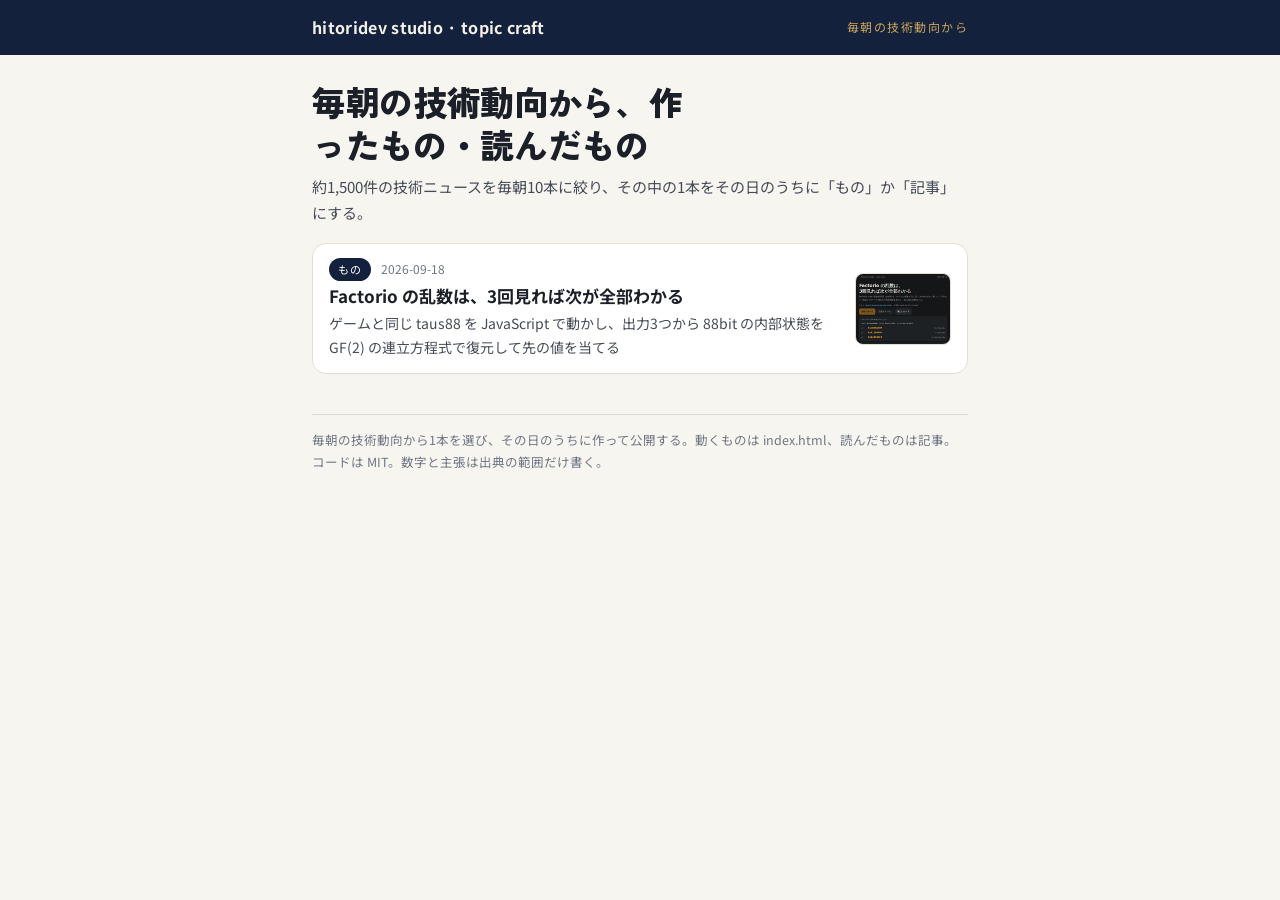
==== index.html @ e480af51 "topic craft: カタログの初版と最初の成果物「Factorio の乱数は、3回見れば次が全部わかる」 - works/2026-09-18-factorio-rng-predict: tau" ====
<!doctype html>
<html lang="ja">
<head>
<meta charset="utf-8">
<meta name="viewport" content="width=device-width, initial-scale=1, viewport-fit=cover">
<title>hitoridev studio · topic craft</title>
<link rel="stylesheet" href="https://fonts.googleapis.com/css2?family=Noto+Sans+JP:wght@400;500;700&family=Zen+Kaku+Gothic+New:wght@700;900&display=swap">
<link rel="stylesheet" href="assets/site.css">
</head>
<body>
<header class="top"><div class="wrap"><a href="index.html">hitoridev studio · topic craft</a><span class="tag">毎朝の技術動向から</span></div></header>
<main class="wrap">

<div class="hero">
  <h1>毎朝の技術動向から、作ったもの・読んだもの</h1>
  <p>約1,500件の技術ニュースを毎朝10本に絞り、その中の1本をその日のうちに「もの」か「記事」にする。</p>
</div>
<ul class="list">
  <li><a href="works/2026-09-18-factorio-rng-predict/index.html"><div><div class="d"><span class="chip mono">もの</span><span>2026-09-18</span></div><div class="t">Factorio の乱数は、3回見れば次が全部わかる</div><div class="s">ゲームと同じ taus88 を JavaScript で動かし、出力3つから 88bit の内部状態を GF(2) の連立方程式で復元して先の値を当てる</div></div><img src="works/2026-09-18-factorio-rng-predict/demo-poster.jpg" alt=""></a></li>
</ul>

<p class="foot">毎朝の技術動向から1本を選び、その日のうちに作って公開する。動くものは index.html、読んだものは記事。コードは MIT。数字と主張は出典の範囲だけ書く。</p>
</main>
</body>
</html>
---- assets/site.css ----
/* hitoridev studio · topic craft — カタログと投稿ページの見た目。紙色の地に藍とオーカー。単一テーマ（明）で色を明示する */
:root { --paper:#f7f5f0; --card:#ffffff; --ink:#1b1f27; --ink2:#454b57; --mute:#6f7684; --line:#e2ded5; --navy:#14213d; --ochre:#b8862b; --ochre-soft:#f3e9d3; --blue:#2f5fd6; }
* { box-sizing: border-box; }
html, body { margin: 0; }
body { background: var(--paper); color: var(--ink); font-family: "Noto Sans JP", -apple-system, "Hiragino Sans", "Yu Gothic", system-ui, sans-serif; font-size: 16px; line-height: 1.7; -webkit-font-smoothing: antialiased; }
a { color: var(--blue); }
.wrap { width: min(100%, 44rem); margin: 0 auto; padding-block: 0 64px; padding-inline: clamp(16px, 4vw, 24px); }
.top { background: var(--navy); color: #f4f1ea; }
.top .wrap { padding-block: 14px 14px; display: flex; align-items: center; justify-content: space-between; gap: 12px; }
.top a { color: #f4f1ea; text-decoration: none; font-weight: 700; letter-spacing: .02em; }
.top .tag { font-size: 12px; letter-spacing: .12em; color: #c9a35a; }
h1 { font-family: "Zen Kaku Gothic New", "Noto Sans JP", sans-serif; font-weight: 900; font-size: clamp(24px, 6vw, 34px); line-height: 1.25; margin: 22px 0 8px; letter-spacing: -.01em; text-wrap: balance; }
h2 { font-family: "Zen Kaku Gothic New", "Noto Sans JP", sans-serif; font-weight: 700; font-size: 20px; margin: 30px 0 8px; }
p { margin: 0 0 14px; }
.lead { font-size: 17.5px; font-weight: 500; border-left: 3px solid var(--ochre); padding-left: 14px; margin: 14px 0 18px; }
.meta { display: flex; flex-wrap: wrap; gap: 8px 14px; font-size: 13px; color: var(--mute); align-items: center; }
.chip { display: inline-block; font-size: 11px; letter-spacing: .1em; color: #fff; border-radius: 999px; padding: 2px 9px; }
.chip.mono { background: var(--navy); } .chip.kiji { background: var(--ochre); }
.hero { margin: 26px 0 6px; }
.hero p { color: var(--ink2); font-size: 15px; }
.list { list-style: none; padding: 0; margin: 18px 0 0; display: flex; flex-direction: column; gap: 12px; }
.list a { display: grid; grid-template-columns: 1fr 96px; gap: 14px; align-items: center; background: var(--card); border: 1px solid var(--line); border-radius: 14px; padding: 14px 16px; color: inherit; text-decoration: none; }
.list .d { font-size: 12px; color: var(--mute); font-variant-numeric: tabular-nums; display: flex; gap: 10px; align-items: center; }
.list .t { font-weight: 700; font-size: 17px; line-height: 1.35; margin-top: 4px; }
.list .s { font-size: 14px; color: var(--ink2); margin-top: 4px; }
.list img { width: 96px; height: 72px; object-fit: cover; object-position: top; border-radius: 8px; border: 1px solid var(--line); background: #e9e6df; }
.box { background: var(--card); border: 1px solid var(--line); border-radius: 14px; padding: 16px; }
.note { font-size: 13px; color: var(--mute); line-height: 1.6; }
.foot { margin-top: 40px; font-size: 12.5px; color: var(--mute); border-top: 1px solid var(--line); padding-top: 14px; }
/* 投稿の下書き */
.post { margin-top: 36px; border-top: 2px solid var(--navy); padding-top: 18px; }
.post h2 { margin-top: 0; }
.post .who { font-size: 13px; color: var(--mute); margin-bottom: 8px; }
.post textarea { width: 100%; font: inherit; font-size: 16px; line-height: 1.55; color: var(--ink); background: var(--card); border: 1px solid var(--line); border-radius: 12px; padding: 12px 14px; resize: vertical; min-height: 140px; }
.post .cnt { font-size: 13px; color: var(--mute); text-align: right; font-variant-numeric: tabular-nums; margin-top: 4px; }
.post .cnt.over { color: #b03a52; font-weight: 700; }
.post .media { display: flex; gap: 12px; align-items: center; margin: 10px 0 12px; font-size: 13px; color: var(--mute); }
.post .media img { width: 120px; height: 68px; object-fit: cover; object-position: top; border-radius: 8px; border: 1px solid var(--line); }
.btns { display: flex; flex-wrap: wrap; gap: 10px; margin-top: 6px; }
.btns button { flex: 1 1 160px; font: inherit; font-size: 16px; font-weight: 700; min-height: 48px; border-radius: 12px; border: 0; cursor: pointer; padding: 12px 14px; }
.btns .go { background: var(--navy); color: #fff; }
.btns .sub { background: var(--ochre-soft); color: var(--ink); }
.btns button.done { color: #2e7d52; }
.post .reply { margin-top: 14px; }
.post .reply pre { white-space: pre-wrap; font: inherit; font-size: 14.5px; background: var(--card); border: 1px solid var(--line); border-radius: 12px; padding: 12px 14px; margin: 6px 0 8px; color: var(--ink2); }
:focus-visible { outline: 2px solid var(--blue); outline-offset: 2px; }

/* 投稿ページの動画の下見 */
.post video { width: 100%; max-height: 60vh; background: #000; border-radius: 12px; border: 1px solid var(--line); margin: 6px 0 10px; }
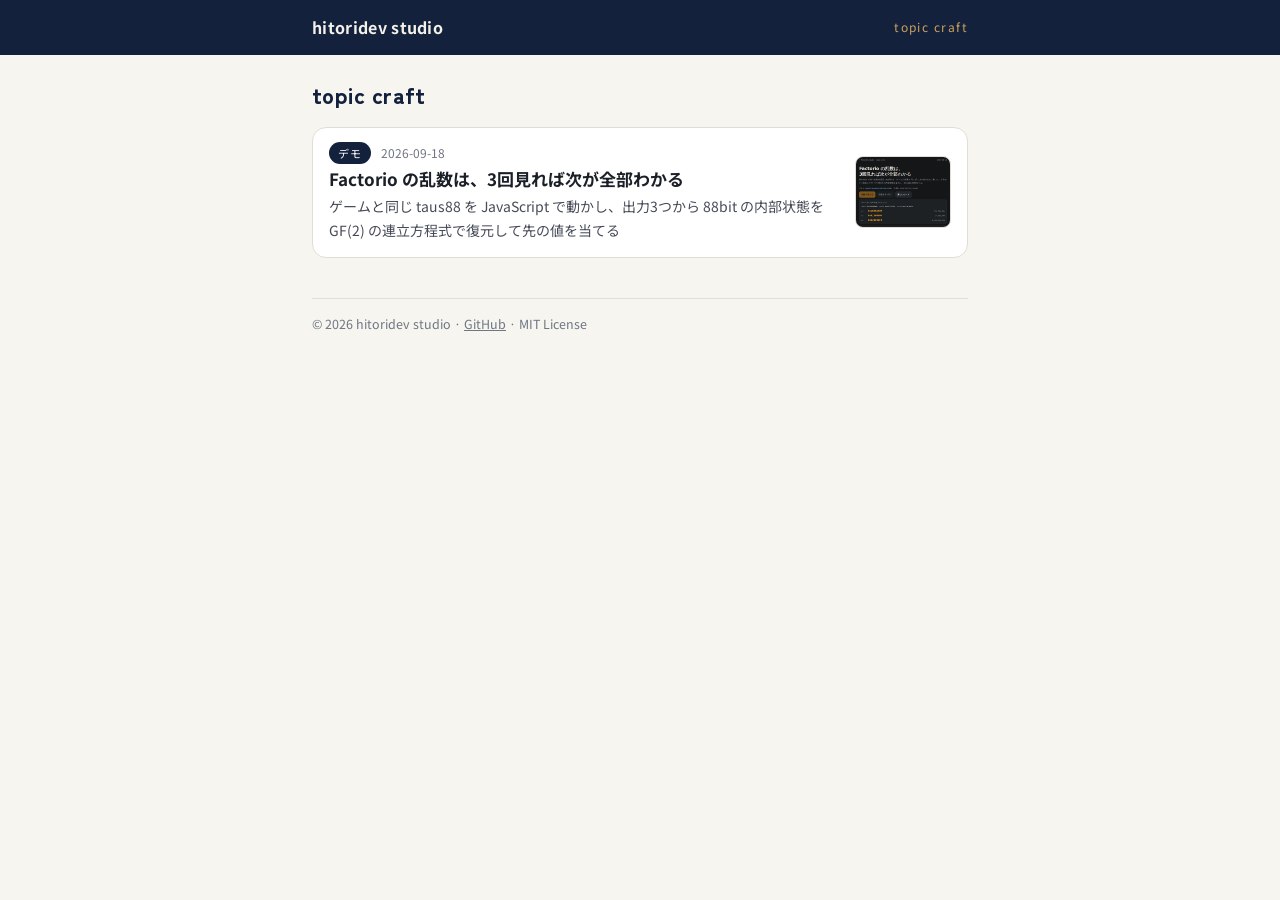
==== commit 3df8dddd: "公開ページの文言を直す: 一覧は題と作品だけ、種別は「デモ」、末尾は © と GitHub と MIT。README は何のサイトかとライセンスだけ" ====
--- a/index.html
+++ b/index.html
@@ -8,18 +8,15 @@
 <link rel="stylesheet" href="assets/site.css">
 </head>
 <body>
-<header class="top"><div class="wrap"><a href="index.html">hitoridev studio · topic craft</a><span class="tag">毎朝の技術動向から</span></div></header>
+<header class="top"><div class="wrap"><a href="index.html">hitoridev studio</a><span class="tag">topic craft</span></div></header>
 <main class="wrap">
 
-<div class="hero">
-  <h1>毎朝の技術動向から、作ったもの・読んだもの</h1>
-  <p>約1,500件の技術ニュースを毎朝10本に絞り、その中の1本をその日のうちに「もの」か「記事」にする。</p>
-</div>
+<h1 class="site-title">topic craft</h1>
 <ul class="list">
-  <li><a href="works/2026-09-18-factorio-rng-predict/index.html"><div><div class="d"><span class="chip mono">もの</span><span>2026-09-18</span></div><div class="t">Factorio の乱数は、3回見れば次が全部わかる</div><div class="s">ゲームと同じ taus88 を JavaScript で動かし、出力3つから 88bit の内部状態を GF(2) の連立方程式で復元して先の値を当てる</div></div><img src="works/2026-09-18-factorio-rng-predict/demo-poster.jpg" alt=""></a></li>
+  <li><a href="works/2026-09-18-factorio-rng-predict/index.html"><div><div class="d"><span class="chip mono">デモ</span><span>2026-09-18</span></div><div class="t">Factorio の乱数は、3回見れば次が全部わかる</div><div class="s">ゲームと同じ taus88 を JavaScript で動かし、出力3つから 88bit の内部状態を GF(2) の連立方程式で復元して先の値を当てる</div></div><img src="works/2026-09-18-factorio-rng-predict/demo-poster.jpg" alt=""></a></li>
 </ul>
 
-<p class="foot">毎朝の技術動向から1本を選び、その日のうちに作って公開する。動くものは index.html、読んだものは記事。コードは MIT。数字と主張は出典の範囲だけ書く。</p>
+<p class="foot">© 2026 hitoridev studio · <a href="https://github.com/hitoridev-studio/topic-craft">GitHub</a> · MIT License</p>
 </main>
 </body>
 </html>
--- a/assets/site.css
+++ b/assets/site.css
@@ -16,8 +16,7 @@
 .meta { display: flex; flex-wrap: wrap; gap: 8px 14px; font-size: 13px; color: var(--mute); align-items: center; }
 .chip { display: inline-block; font-size: 11px; letter-spacing: .1em; color: #fff; border-radius: 999px; padding: 2px 9px; }
 .chip.mono { background: var(--navy); } .chip.kiji { background: var(--ochre); }
-.hero { margin: 26px 0 6px; }
-.hero p { color: var(--ink2); font-size: 15px; }
+.site-title { font-family: "Zen Kaku Gothic New", "Noto Sans JP", sans-serif; font-weight: 900; font-size: 22px; letter-spacing: .02em; margin: 26px 0 4px; color: var(--navy); }
 .list { list-style: none; padding: 0; margin: 18px 0 0; display: flex; flex-direction: column; gap: 12px; }
 .list a { display: grid; grid-template-columns: 1fr 96px; gap: 14px; align-items: center; background: var(--card); border: 1px solid var(--line); border-radius: 14px; padding: 14px 16px; color: inherit; text-decoration: none; }
 .list .d { font-size: 12px; color: var(--mute); font-variant-numeric: tabular-nums; display: flex; gap: 10px; align-items: center; }
@@ -27,6 +26,7 @@
 .box { background: var(--card); border: 1px solid var(--line); border-radius: 14px; padding: 16px; }
 .note { font-size: 13px; color: var(--mute); line-height: 1.6; }
 .foot { margin-top: 40px; font-size: 12.5px; color: var(--mute); border-top: 1px solid var(--line); padding-top: 14px; }
+.foot a { color: var(--mute); }
 /* 投稿の下書き */
 .post { margin-top: 36px; border-top: 2px solid var(--navy); padding-top: 18px; }
 .post h2 { margin-top: 0; }
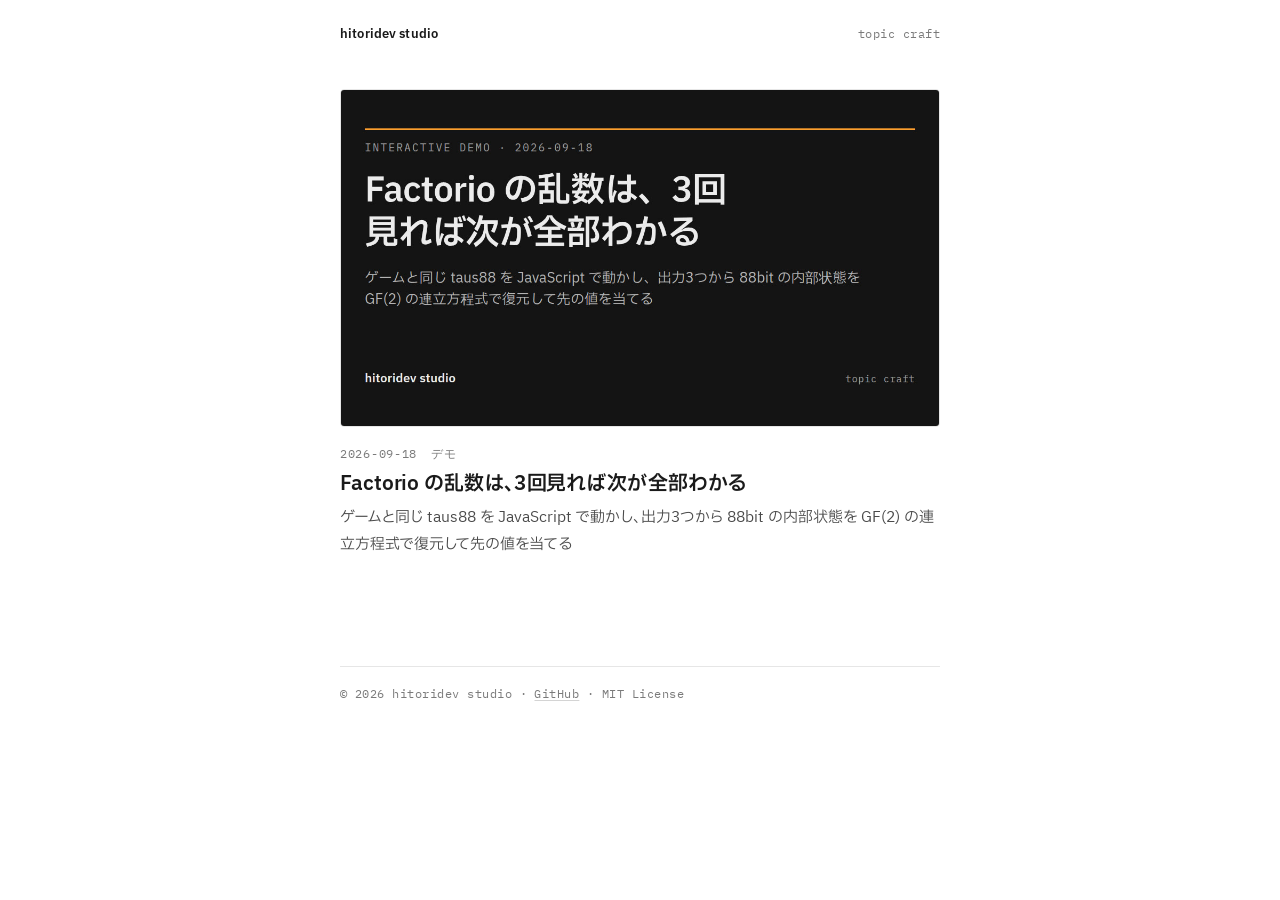
==== commit 0d6b2b50: "見た目を作り直す: IBM Plex（和文・欧文・等幅）、白地と墨、罫線と余白だけの階層。OG カードと og/twitter のメタ。動画とポスターを撮り直し" ====
--- a/index.html
+++ b/index.html
@@ -4,16 +4,22 @@
 <meta charset="utf-8">
 <meta name="viewport" content="width=device-width, initial-scale=1, viewport-fit=cover">
 <title>hitoridev studio · topic craft</title>
-<link rel="stylesheet" href="https://fonts.googleapis.com/css2?family=Noto+Sans+JP:wght@400;500;700&family=Zen+Kaku+Gothic+New:wght@700;900&display=swap">
+<meta name="description" content="hitoridev studio が新しい技術の論文や記事を題材に作った、ブラウザで動くデモと解説。">
+<meta property="og:title" content="hitoridev studio · topic craft">
+<meta property="og:description" content="hitoridev studio が新しい技術の論文や記事を題材に作った、ブラウザで動くデモと解説。">
+<meta property="og:image" content="https://hitoridev-studio.github.io/topic-craft/works/2026-09-18-factorio-rng-predict/card.jpg">
+<meta name="twitter:card" content="summary_large_image">
+<link rel="preconnect" href="https://fonts.googleapis.com">
+<link rel="preconnect" href="https://fonts.gstatic.com" crossorigin>
+<link rel="stylesheet" href="https://fonts.googleapis.com/css2?family=IBM+Plex+Sans+JP:wght@400;500;600&family=IBM+Plex+Sans:wght@400;500;600&family=IBM+Plex+Mono:wght@400;500&display=swap">
 <link rel="stylesheet" href="assets/site.css">
 </head>
 <body>
-<header class="top"><div class="wrap"><a href="index.html">hitoridev studio</a><span class="tag">topic craft</span></div></header>
+<div class="wrap"><header class="top"><a href="index.html">hitoridev studio</a><span class="tag">topic craft</span></header></div>
 <main class="wrap">
 
-<h1 class="site-title">topic craft</h1>
-<ul class="list">
-  <li><a href="works/2026-09-18-factorio-rng-predict/index.html"><div><div class="d"><span class="chip mono">デモ</span><span>2026-09-18</span></div><div class="t">Factorio の乱数は、3回見れば次が全部わかる</div><div class="s">ゲームと同じ taus88 を JavaScript で動かし、出力3つから 88bit の内部状態を GF(2) の連立方程式で復元して先の値を当てる</div></div><img src="works/2026-09-18-factorio-rng-predict/demo-poster.jpg" alt=""></a></li>
+<ul class="list" style="margin-top:44px">
+  <li><a href="works/2026-09-18-factorio-rng-predict/index.html"><img class="thumb" src="works/2026-09-18-factorio-rng-predict/card.jpg" alt=""><div class="d"><span>2026-09-18</span><span>デモ</span></div><p class="t">Factorio の乱数は、<span style="white-space:nowrap">3回</span>見れば次が全部わかる</p><p class="s">ゲームと同じ taus88 を JavaScript で動かし、出力3つから 88bit の内部状態を GF(2) の連立方程式で復元して先の値を当てる</p></a></li>
 </ul>
 
 <p class="foot">© 2026 hitoridev studio · <a href="https://github.com/hitoridev-studio/topic-craft">GitHub</a> · MIT License</p>
--- a/assets/site.css
+++ b/assets/site.css
@@ -1,49 +1,61 @@
-/* hitoridev studio · topic craft — カタログと投稿ページの見た目。紙色の地に藍とオーカー。単一テーマ（明）で色を明示する */
-:root { --paper:#f7f5f0; --card:#ffffff; --ink:#1b1f27; --ink2:#454b57; --mute:#6f7684; --line:#e2ded5; --navy:#14213d; --ochre:#b8862b; --ochre-soft:#f3e9d3; --blue:#2f5fd6; }
+/*
+ * topic craft の見た目。参照点: ciechanow.ski（IBM Plex Sans・白地・#444 の本文・細い罫・1.6〜1.8 の行送り・作品だけの一覧）、
+ * sizu.me（Inter＋日本語ゴシック・16px/1.7・40〜48rem の読み幅・淡い灰）、distill.pub（550〜700px の読み幅・灰の見出し）。
+ * 方針: 白地・墨色・罫線と余白だけで階層を作る。色の札や角丸のカードを使わない。数字は等幅で桁を揃える。
+ * 書体: IBM Plex Sans JP（和文）・IBM Plex Sans（欧文）・IBM Plex Mono（数字・ラベル）。同じ一族で揃える。
+ */
+:root {
+  --bg: #ffffff; --ink: #1a1a1a; --ink-2: #4a4a4a; --ink-3: #7a7a7a; --line: #e6e6e6; --line-2: #d4d4d4; --wash: #f6f6f5;
+  --sans: "IBM Plex Sans JP", "IBM Plex Sans", -apple-system, "Hiragino Sans", "Noto Sans JP", system-ui, sans-serif;
+  --latin: "IBM Plex Sans", "IBM Plex Sans JP", -apple-system, system-ui, sans-serif;
+  --mono: "IBM Plex Mono", ui-monospace, "SF Mono", Menlo, monospace;
+  --measure: 40rem;
+}
 * { box-sizing: border-box; }
 html, body { margin: 0; }
-body { background: var(--paper); color: var(--ink); font-family: "Noto Sans JP", -apple-system, "Hiragino Sans", "Yu Gothic", system-ui, sans-serif; font-size: 16px; line-height: 1.7; -webkit-font-smoothing: antialiased; }
-a { color: var(--blue); }
-.wrap { width: min(100%, 44rem); margin: 0 auto; padding-block: 0 64px; padding-inline: clamp(16px, 4vw, 24px); }
-.top { background: var(--navy); color: #f4f1ea; }
-.top .wrap { padding-block: 14px 14px; display: flex; align-items: center; justify-content: space-between; gap: 12px; }
-.top a { color: #f4f1ea; text-decoration: none; font-weight: 700; letter-spacing: .02em; }
-.top .tag { font-size: 12px; letter-spacing: .12em; color: #c9a35a; }
-h1 { font-family: "Zen Kaku Gothic New", "Noto Sans JP", sans-serif; font-weight: 900; font-size: clamp(24px, 6vw, 34px); line-height: 1.25; margin: 22px 0 8px; letter-spacing: -.01em; text-wrap: balance; }
-h2 { font-family: "Zen Kaku Gothic New", "Noto Sans JP", sans-serif; font-weight: 700; font-size: 20px; margin: 30px 0 8px; }
-p { margin: 0 0 14px; }
-.lead { font-size: 17.5px; font-weight: 500; border-left: 3px solid var(--ochre); padding-left: 14px; margin: 14px 0 18px; }
-.meta { display: flex; flex-wrap: wrap; gap: 8px 14px; font-size: 13px; color: var(--mute); align-items: center; }
-.chip { display: inline-block; font-size: 11px; letter-spacing: .1em; color: #fff; border-radius: 999px; padding: 2px 9px; }
-.chip.mono { background: var(--navy); } .chip.kiji { background: var(--ochre); }
-.site-title { font-family: "Zen Kaku Gothic New", "Noto Sans JP", sans-serif; font-weight: 900; font-size: 22px; letter-spacing: .02em; margin: 26px 0 4px; color: var(--navy); }
-.list { list-style: none; padding: 0; margin: 18px 0 0; display: flex; flex-direction: column; gap: 12px; }
-.list a { display: grid; grid-template-columns: 1fr 96px; gap: 14px; align-items: center; background: var(--card); border: 1px solid var(--line); border-radius: 14px; padding: 14px 16px; color: inherit; text-decoration: none; }
-.list .d { font-size: 12px; color: var(--mute); font-variant-numeric: tabular-nums; display: flex; gap: 10px; align-items: center; }
-.list .t { font-weight: 700; font-size: 17px; line-height: 1.35; margin-top: 4px; }
-.list .s { font-size: 14px; color: var(--ink2); margin-top: 4px; }
-.list img { width: 96px; height: 72px; object-fit: cover; object-position: top; border-radius: 8px; border: 1px solid var(--line); background: #e9e6df; }
-.box { background: var(--card); border: 1px solid var(--line); border-radius: 14px; padding: 16px; }
-.note { font-size: 13px; color: var(--mute); line-height: 1.6; }
-.foot { margin-top: 40px; font-size: 12.5px; color: var(--mute); border-top: 1px solid var(--line); padding-top: 14px; }
-.foot a { color: var(--mute); }
-/* 投稿の下書き */
-.post { margin-top: 36px; border-top: 2px solid var(--navy); padding-top: 18px; }
-.post h2 { margin-top: 0; }
-.post .who { font-size: 13px; color: var(--mute); margin-bottom: 8px; }
-.post textarea { width: 100%; font: inherit; font-size: 16px; line-height: 1.55; color: var(--ink); background: var(--card); border: 1px solid var(--line); border-radius: 12px; padding: 12px 14px; resize: vertical; min-height: 140px; }
-.post .cnt { font-size: 13px; color: var(--mute); text-align: right; font-variant-numeric: tabular-nums; margin-top: 4px; }
-.post .cnt.over { color: #b03a52; font-weight: 700; }
-.post .media { display: flex; gap: 12px; align-items: center; margin: 10px 0 12px; font-size: 13px; color: var(--mute); }
-.post .media img { width: 120px; height: 68px; object-fit: cover; object-position: top; border-radius: 8px; border: 1px solid var(--line); }
-.btns { display: flex; flex-wrap: wrap; gap: 10px; margin-top: 6px; }
-.btns button { flex: 1 1 160px; font: inherit; font-size: 16px; font-weight: 700; min-height: 48px; border-radius: 12px; border: 0; cursor: pointer; padding: 12px 14px; }
-.btns .go { background: var(--navy); color: #fff; }
-.btns .sub { background: var(--ochre-soft); color: var(--ink); }
-.btns button.done { color: #2e7d52; }
-.post .reply { margin-top: 14px; }
-.post .reply pre { white-space: pre-wrap; font: inherit; font-size: 14.5px; background: var(--card); border: 1px solid var(--line); border-radius: 12px; padding: 12px 14px; margin: 6px 0 8px; color: var(--ink2); }
-:focus-visible { outline: 2px solid var(--blue); outline-offset: 2px; }
+body { background: var(--bg); color: var(--ink); font-family: var(--sans); font-size: 16px; line-height: 1.8; font-feature-settings: "palt"; -webkit-font-smoothing: antialiased; text-rendering: optimizeLegibility; }
+a { color: inherit; text-decoration: underline; text-decoration-color: var(--line-2); text-underline-offset: .18em; text-decoration-thickness: 1px; }
+a:hover { text-decoration-color: var(--ink); }
+.wrap { width: min(100%, var(--measure)); margin: 0 auto; padding-inline: 20px; }
 
-/* 投稿ページの動画の下見 */
-.post video { width: 100%; max-height: 60vh; background: #000; border-radius: 12px; border: 1px solid var(--line); margin: 6px 0 10px; }
+/* 上部: 屋号だけ。帯は付けない */
+.top { display: flex; justify-content: space-between; align-items: baseline; padding: 22px 0 0; font-family: var(--latin); font-size: 13px; letter-spacing: .01em; }
+.top a { font-weight: 600; text-decoration: none; }
+.top .tag { font-family: var(--mono); font-size: 12px; color: var(--ink-3); letter-spacing: .04em; }
+
+/* 一覧 */
+.site-title { font-family: var(--latin); font-weight: 600; font-size: 15px; letter-spacing: .01em; color: var(--ink-3); margin: 56px 0 28px; padding-bottom: 12px; border-bottom: 1px solid var(--line); }
+.list { list-style: none; margin: 0; padding: 0; }
+.list li { padding: 0 0 36px; margin: 0 0 36px; border-bottom: 1px solid var(--line); }
+.list li:last-child { border-bottom: 0; }
+.list a { display: block; text-decoration: none; }
+.list .thumb { display: block; width: 100%; aspect-ratio: 16 / 9; object-fit: cover; object-position: top; border-radius: 4px; background: var(--wash); border: 1px solid var(--line); margin-bottom: 16px; }
+.list .d { font-family: var(--mono); font-size: 12px; letter-spacing: .06em; color: var(--ink-3); display: flex; gap: 14px; margin-bottom: 6px; }
+.list .t { font-weight: 600; font-size: 20px; line-height: 1.45; letter-spacing: -.005em; margin: 0 0 6px; text-wrap: balance; }
+.list a:hover .t { text-decoration: underline; text-decoration-color: var(--line-2); text-underline-offset: .2em; }
+.list .s { color: var(--ink-2); font-size: 15px; line-height: 1.75; margin: 0; }
+
+/* 見出し・本文 */
+h1 { font-weight: 600; font-size: clamp(26px, 6vw, 34px); line-height: 1.3; letter-spacing: -.012em; margin: 28px 0 12px; text-wrap: balance; }
+h2 { font-weight: 600; font-size: 18px; line-height: 1.5; margin: 48px 0 10px; }
+p { margin: 0 0 16px; }
+.meta { font-family: var(--mono); font-size: 12px; letter-spacing: .06em; color: var(--ink-3); display: flex; flex-wrap: wrap; gap: 6px 16px; align-items: baseline; margin: 0 0 8px; }
+.foot { margin-top: 72px; padding: 16px 0 40px; border-top: 1px solid var(--line); font-family: var(--mono); font-size: 12px; letter-spacing: .04em; color: var(--ink-3); }
+.foot a { color: inherit; }
+
+/* 投稿ページ（本人だけが使う） */
+.post { margin-top: 32px; }
+.post .who { font-size: 13px; color: var(--ink-3); margin-bottom: 8px; }
+.post textarea { width: 100%; font: inherit; font-size: 16px; line-height: 1.7; color: var(--ink); background: var(--bg); border: 1px solid var(--line-2); border-radius: 4px; padding: 12px 14px; resize: vertical; min-height: 150px; }
+.post textarea:focus { outline: none; border-color: var(--ink); }
+.post .cnt { font-family: var(--mono); font-size: 12px; color: var(--ink-3); text-align: right; font-variant-numeric: tabular-nums; margin: 6px 0 14px; }
+.post .cnt.over { color: #b3261e; }
+.post video { width: 100%; max-height: 62vh; background: #000; border-radius: 4px; border: 1px solid var(--line); margin: 0 0 14px; }
+.btns { display: flex; flex-wrap: wrap; gap: 10px; }
+.btns button { flex: 1 1 160px; font: inherit; font-size: 15px; font-weight: 600; min-height: 48px; border-radius: 4px; cursor: pointer; padding: 10px 16px; border: 1px solid var(--ink); background: var(--bg); color: var(--ink); }
+.btns .go { background: var(--ink); color: var(--bg); }
+.btns button.done { color: var(--ink-3); border-color: var(--line-2); }
+.post .note { font-size: 13px; color: var(--ink-3); line-height: 1.7; margin: 10px 0 0; }
+.post .reply { margin-top: 28px; }
+.post .reply pre { white-space: pre-wrap; font: inherit; font-size: 14.5px; line-height: 1.7; background: var(--wash); border-radius: 4px; padding: 12px 14px; margin: 6px 0 10px; color: var(--ink-2); overflow-wrap: anywhere; }
+:focus-visible { outline: 2px solid var(--ink); outline-offset: 2px; }
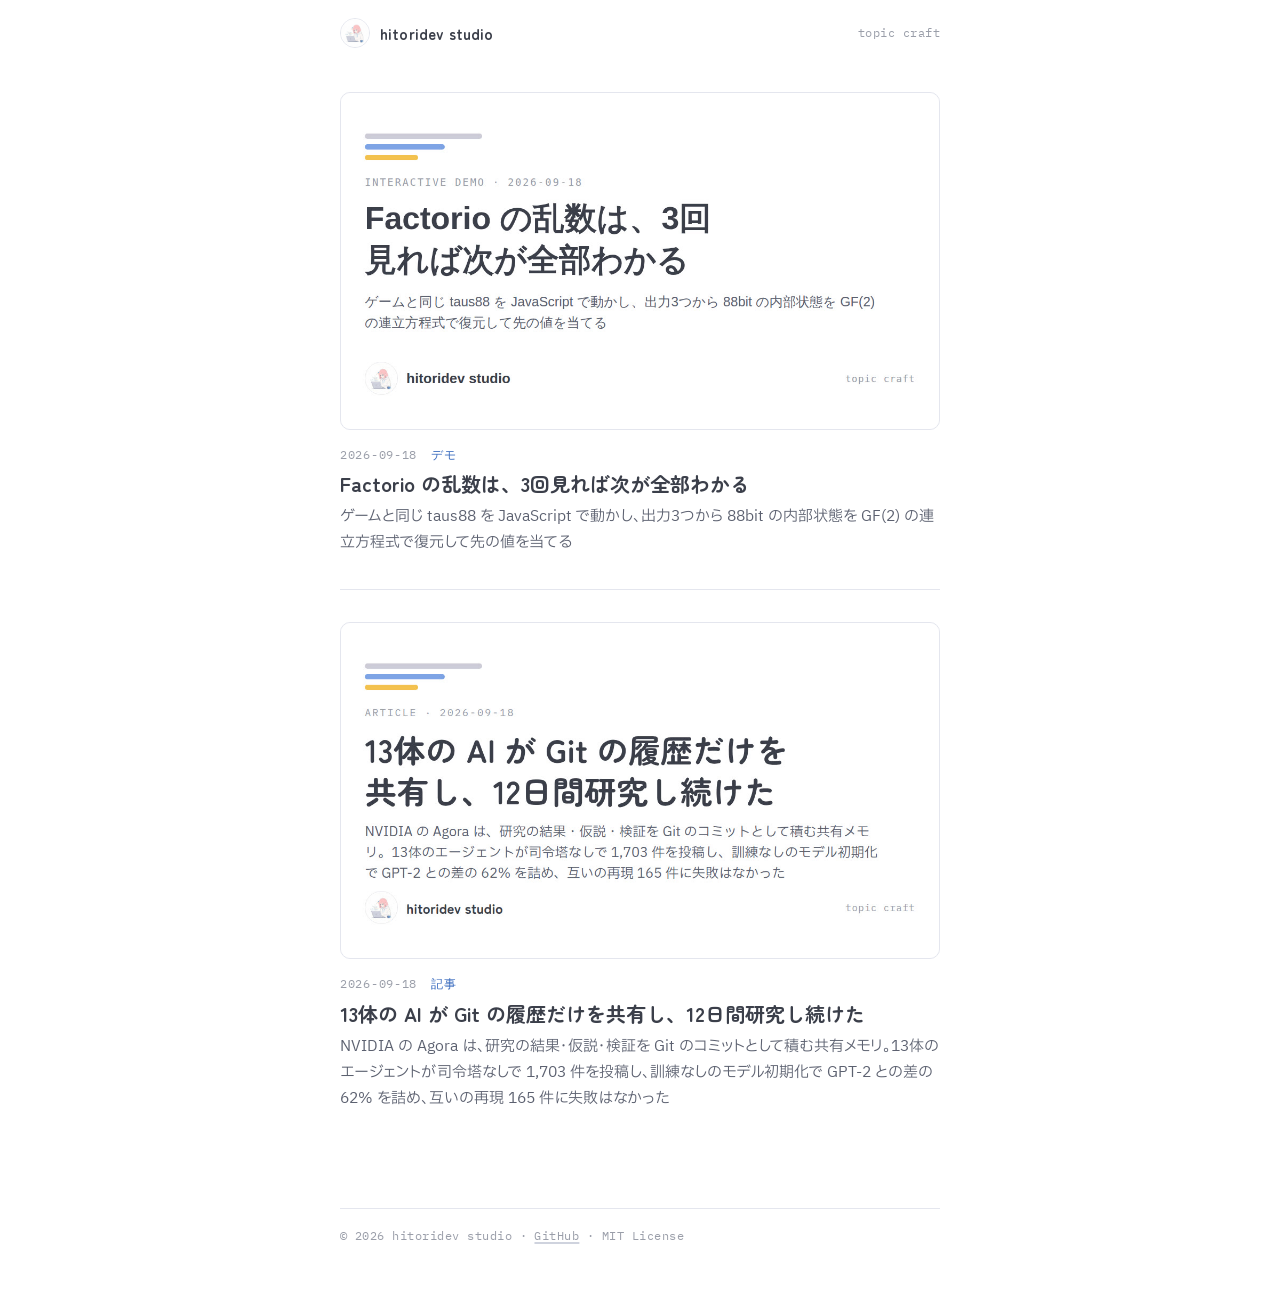
==== commit f2958ff0: "見た目をアカウントのアイコンに合わせる（白地・青と桃と金・丸ゴシック・上部にアイコン）。記事「13体の AI が Git の履歴だけを共有し、12日間研究し続けた」を追加" ====
--- a/index.html
+++ b/index.html
@@ -11,15 +11,16 @@
 <meta name="twitter:card" content="summary_large_image">
 <link rel="preconnect" href="https://fonts.googleapis.com">
 <link rel="preconnect" href="https://fonts.gstatic.com" crossorigin>
-<link rel="stylesheet" href="https://fonts.googleapis.com/css2?family=IBM+Plex+Sans+JP:wght@400;500;600&family=IBM+Plex+Sans:wght@400;500;600&family=IBM+Plex+Mono:wght@400;500&display=swap">
+<link rel="stylesheet" href="https://fonts.googleapis.com/css2?family=IBM+Plex+Sans+JP:wght@400;500;600&family=IBM+Plex+Sans:wght@400;500;600&family=IBM+Plex+Mono:wght@400;500&family=Zen+Maru+Gothic:wght@500;700&display=swap">
 <link rel="stylesheet" href="assets/site.css">
 </head>
 <body>
-<div class="wrap"><header class="top"><a href="index.html">hitoridev studio</a><span class="tag">topic craft</span></header></div>
+<div class="wrap"><header class="top"><a class="brand" href="index.html"><img class="avatar" src="assets/avatar.png" alt="">hitoridev studio</a><span class="tag">topic craft</span></header></div>
 <main class="wrap">
 
 <ul class="list" style="margin-top:44px">
-  <li><a href="works/2026-09-18-factorio-rng-predict/index.html"><img class="thumb" src="works/2026-09-18-factorio-rng-predict/card.jpg" alt=""><div class="d"><span>2026-09-18</span><span>デモ</span></div><p class="t">Factorio の乱数は、<span style="white-space:nowrap">3回</span>見れば次が全部わかる</p><p class="s">ゲームと同じ taus88 を JavaScript で動かし、出力3つから 88bit の内部状態を GF(2) の連立方程式で復元して先の値を当てる</p></a></li>
+  <li><a href="works/2026-09-18-factorio-rng-predict/index.html"><img class="thumb" src="works/2026-09-18-factorio-rng-predict/card.jpg" alt=""><div class="d"><span>2026-09-18</span><span class="kind">デモ</span></div><p class="t">Factorio の乱数は、<span style="white-space:nowrap">3回</span>見れば次が全部わかる</p><p class="s">ゲームと同じ taus88 を JavaScript で動かし、出力3つから 88bit の内部状態を GF(2) の連立方程式で復元して先の値を当てる</p></a></li>
+  <li><a href="works/2026-09-18-agora-git-shared-memory/index.html"><img class="thumb" src="works/2026-09-18-agora-git-shared-memory/card.jpg" alt=""><div class="d"><span>2026-09-18</span><span class="kind">記事</span></div><p class="t"><span style="white-space:nowrap">13体</span>の AI が Git の履歴だけを共有し、<span style="white-space:nowrap">12日</span>間研究し続けた</p><p class="s">NVIDIA の Agora は、研究の結果・仮説・検証を Git のコミットとして積む共有メモリ。13体のエージェントが司令塔なしで 1,703 件を投稿し、訓練なしのモデル初期化で GPT-2 との差の 62% を詰め、互いの再現 165 件に失敗はなかった</p></a></li>
 </ul>
 
 <p class="foot">© 2026 hitoridev studio · <a href="https://github.com/hitoridev-studio/topic-craft">GitHub</a> · MIT License</p>
--- a/assets/site.css
+++ b/assets/site.css
@@ -1,61 +1,69 @@
 /*
- * topic craft の見た目。参照点: ciechanow.ski（IBM Plex Sans・白地・#444 の本文・細い罫・1.6〜1.8 の行送り・作品だけの一覧）、
- * sizu.me（Inter＋日本語ゴシック・16px/1.7・40〜48rem の読み幅・淡い灰）、distill.pub（550〜700px の読み幅・灰の見出し）。
- * 方針: 白地・墨色・罫線と余白だけで階層を作る。色の札や角丸のカードを使わない。数字は等幅で桁を揃える。
- * 書体: IBM Plex Sans JP（和文）・IBM Plex Sans（欧文）・IBM Plex Mono（数字・ラベル）。同じ一族で揃える。
+ * topic craft の見た目 v2。X のアカウントのアイコン（白地、桃色の髪、青いマグ、金色と青と灰のコード線、薄い藤色の影）に合わせる。
+ * 参照点（寸法と階層の作り方）: ciechanow.ski・sizu.me・distill.pub。色と丸みはアイコンから取る。
+ * 方針: 白地。墨は青みの濃い灰（#3b3f4a）。強調は青（マグ）、桃（髪）、金（コード線）の3色を少量。角は丸く（10px・ボタンは丸薬形）。
+ * 書体: 見出しは Zen Maru Gothic（丸ゴシック・アイコンの柔らかさ）、本文は IBM Plex Sans JP、数字とラベルは IBM Plex Mono。
  */
 :root {
-  --bg: #ffffff; --ink: #1a1a1a; --ink-2: #4a4a4a; --ink-3: #7a7a7a; --line: #e6e6e6; --line-2: #d4d4d4; --wash: #f6f6f5;
+  --bg: #ffffff; --wash: #f5f6fa; --line: #e4e6ee; --line-2: #cfd3de;
+  --ink: #3b3f4a; --ink-2: #5c6170; --ink-3: #9a9ea9;
+  --blue: #4a7fd4; --blue-deep: #3568bd; --blue-soft: #e3ecfa;
+  --pink: #f6b8c1; --pink-deep: #e08a9b; --pink-soft: #fdeef1;
+  --gold: #f2c14e; --gold-deep: #c99a24; --gold-soft: #fdf3d8;
+  --lav: #ccccd8;
   --sans: "IBM Plex Sans JP", "IBM Plex Sans", -apple-system, "Hiragino Sans", "Noto Sans JP", system-ui, sans-serif;
-  --latin: "IBM Plex Sans", "IBM Plex Sans JP", -apple-system, system-ui, sans-serif;
+  --display: "Zen Maru Gothic", "IBM Plex Sans JP", "Hiragino Maru Gothic ProN", sans-serif;
   --mono: "IBM Plex Mono", ui-monospace, "SF Mono", Menlo, monospace;
-  --measure: 40rem;
+  --measure: 40rem; --radius: 10px;
 }
 * { box-sizing: border-box; }
 html, body { margin: 0; }
 body { background: var(--bg); color: var(--ink); font-family: var(--sans); font-size: 16px; line-height: 1.8; font-feature-settings: "palt"; -webkit-font-smoothing: antialiased; text-rendering: optimizeLegibility; }
-a { color: inherit; text-decoration: underline; text-decoration-color: var(--line-2); text-underline-offset: .18em; text-decoration-thickness: 1px; }
-a:hover { text-decoration-color: var(--ink); }
+a { color: var(--blue-deep); text-decoration: underline; text-decoration-color: var(--blue-soft); text-decoration-thickness: 2px; text-underline-offset: .16em; }
+a:hover { text-decoration-color: var(--blue); }
 .wrap { width: min(100%, var(--measure)); margin: 0 auto; padding-inline: 20px; }
 
-/* 上部: 屋号だけ。帯は付けない */
-.top { display: flex; justify-content: space-between; align-items: baseline; padding: 22px 0 0; font-family: var(--latin); font-size: 13px; letter-spacing: .01em; }
-.top a { font-weight: 600; text-decoration: none; }
+/* 上部: アイコンと屋号。帯は付けない */
+.top { display: flex; justify-content: space-between; align-items: center; padding: 18px 0 0; }
+.top .brand { display: inline-flex; align-items: center; gap: 10px; font-family: var(--display); font-weight: 700; font-size: 15px; letter-spacing: .01em; color: var(--ink); text-decoration: none; }
+.top .avatar { width: 30px; height: 30px; border-radius: 50%; border: 1px solid var(--line); background: #fff; object-fit: cover; }
 .top .tag { font-family: var(--mono); font-size: 12px; color: var(--ink-3); letter-spacing: .04em; }
 
 /* 一覧 */
-.site-title { font-family: var(--latin); font-weight: 600; font-size: 15px; letter-spacing: .01em; color: var(--ink-3); margin: 56px 0 28px; padding-bottom: 12px; border-bottom: 1px solid var(--line); }
 .list { list-style: none; margin: 0; padding: 0; }
-.list li { padding: 0 0 36px; margin: 0 0 36px; border-bottom: 1px solid var(--line); }
+.list li { padding: 0 0 32px; margin: 0 0 32px; border-bottom: 1px solid var(--line); }
 .list li:last-child { border-bottom: 0; }
-.list a { display: block; text-decoration: none; }
-.list .thumb { display: block; width: 100%; aspect-ratio: 16 / 9; object-fit: cover; object-position: top; border-radius: 4px; background: var(--wash); border: 1px solid var(--line); margin-bottom: 16px; }
-.list .d { font-family: var(--mono); font-size: 12px; letter-spacing: .06em; color: var(--ink-3); display: flex; gap: 14px; margin-bottom: 6px; }
-.list .t { font-weight: 600; font-size: 20px; line-height: 1.45; letter-spacing: -.005em; margin: 0 0 6px; text-wrap: balance; }
-.list a:hover .t { text-decoration: underline; text-decoration-color: var(--line-2); text-underline-offset: .2em; }
+.list a { display: block; text-decoration: none; color: inherit; }
+.list .thumb { display: block; width: 100%; aspect-ratio: 16 / 9; object-fit: cover; object-position: top; border-radius: var(--radius); background: var(--wash); border: 1px solid var(--line); margin-bottom: 14px; }
+.list .d { font-family: var(--mono); font-size: 12px; letter-spacing: .06em; color: var(--ink-3); display: flex; gap: 14px; margin-bottom: 4px; }
+.list .d .kind { color: var(--blue-deep); }
+.list .t { font-family: var(--display); font-weight: 700; font-size: 20px; line-height: 1.45; margin: 0 0 6px; text-wrap: balance; color: var(--ink); }
+.list a:hover .t { color: var(--blue-deep); }
 .list .s { color: var(--ink-2); font-size: 15px; line-height: 1.75; margin: 0; }
 
 /* 見出し・本文 */
-h1 { font-weight: 600; font-size: clamp(26px, 6vw, 34px); line-height: 1.3; letter-spacing: -.012em; margin: 28px 0 12px; text-wrap: balance; }
-h2 { font-weight: 600; font-size: 18px; line-height: 1.5; margin: 48px 0 10px; }
+h1 { font-family: var(--display); font-weight: 700; font-size: clamp(25px, 6vw, 32px); line-height: 1.35; letter-spacing: 0; margin: 24px 0 12px; text-wrap: balance; color: var(--ink); }
+h2 { font-family: var(--display); font-weight: 700; font-size: 18px; line-height: 1.5; margin: 44px 0 10px; color: var(--ink); }
 p { margin: 0 0 16px; }
 .meta { font-family: var(--mono); font-size: 12px; letter-spacing: .06em; color: var(--ink-3); display: flex; flex-wrap: wrap; gap: 6px 16px; align-items: baseline; margin: 0 0 8px; }
-.foot { margin-top: 72px; padding: 16px 0 40px; border-top: 1px solid var(--line); font-family: var(--mono); font-size: 12px; letter-spacing: .04em; color: var(--ink-3); }
-.foot a { color: inherit; }
+.meta .kind { color: var(--blue-deep); }
+.foot { margin-top: 64px; padding: 16px 0 40px; border-top: 1px solid var(--line); font-family: var(--mono); font-size: 12px; letter-spacing: .04em; color: var(--ink-3); }
+.foot a { color: inherit; text-decoration-color: var(--line-2); }
 
 /* 投稿ページ（本人だけが使う） */
-.post { margin-top: 32px; }
+.post { margin-top: 28px; }
 .post .who { font-size: 13px; color: var(--ink-3); margin-bottom: 8px; }
-.post textarea { width: 100%; font: inherit; font-size: 16px; line-height: 1.7; color: var(--ink); background: var(--bg); border: 1px solid var(--line-2); border-radius: 4px; padding: 12px 14px; resize: vertical; min-height: 150px; }
-.post textarea:focus { outline: none; border-color: var(--ink); }
+.post textarea { width: 100%; font: inherit; font-size: 16px; line-height: 1.7; color: var(--ink); background: var(--bg); border: 1px solid var(--line-2); border-radius: var(--radius); padding: 12px 14px; resize: vertical; min-height: 150px; }
+.post textarea:focus { outline: none; border-color: var(--blue); box-shadow: 0 0 0 3px var(--blue-soft); }
 .post .cnt { font-family: var(--mono); font-size: 12px; color: var(--ink-3); text-align: right; font-variant-numeric: tabular-nums; margin: 6px 0 14px; }
-.post .cnt.over { color: #b3261e; }
-.post video { width: 100%; max-height: 62vh; background: #000; border-radius: 4px; border: 1px solid var(--line); margin: 0 0 14px; }
+.post .cnt.over { color: var(--pink-deep); }
+.post video { width: 100%; max-height: 62vh; background: var(--wash); border-radius: var(--radius); border: 1px solid var(--line); margin: 0 0 14px; }
 .btns { display: flex; flex-wrap: wrap; gap: 10px; }
-.btns button { flex: 1 1 160px; font: inherit; font-size: 15px; font-weight: 600; min-height: 48px; border-radius: 4px; cursor: pointer; padding: 10px 16px; border: 1px solid var(--ink); background: var(--bg); color: var(--ink); }
-.btns .go { background: var(--ink); color: var(--bg); }
-.btns button.done { color: var(--ink-3); border-color: var(--line-2); }
+.btns button { flex: 1 1 160px; font: inherit; font-size: 15px; font-weight: 600; min-height: 48px; border-radius: 999px; cursor: pointer; padding: 10px 18px; border: 1px solid var(--line-2); background: var(--bg); color: var(--ink); }
+.btns .go { background: var(--blue); border-color: var(--blue); color: #fff; }
+.btns .go:hover { background: var(--blue-deep); }
+.btns button.done { color: var(--blue-deep); border-color: var(--blue-soft); background: var(--blue-soft); }
 .post .note { font-size: 13px; color: var(--ink-3); line-height: 1.7; margin: 10px 0 0; }
 .post .reply { margin-top: 28px; }
-.post .reply pre { white-space: pre-wrap; font: inherit; font-size: 14.5px; line-height: 1.7; background: var(--wash); border-radius: 4px; padding: 12px 14px; margin: 6px 0 10px; color: var(--ink-2); overflow-wrap: anywhere; }
-:focus-visible { outline: 2px solid var(--ink); outline-offset: 2px; }
+.post .reply pre { white-space: pre-wrap; font: inherit; font-size: 14.5px; line-height: 1.7; background: var(--wash); border-radius: var(--radius); padding: 12px 14px; margin: 6px 0 10px; color: var(--ink-2); overflow-wrap: anywhere; }
+:focus-visible { outline: 2px solid var(--blue); outline-offset: 2px; }
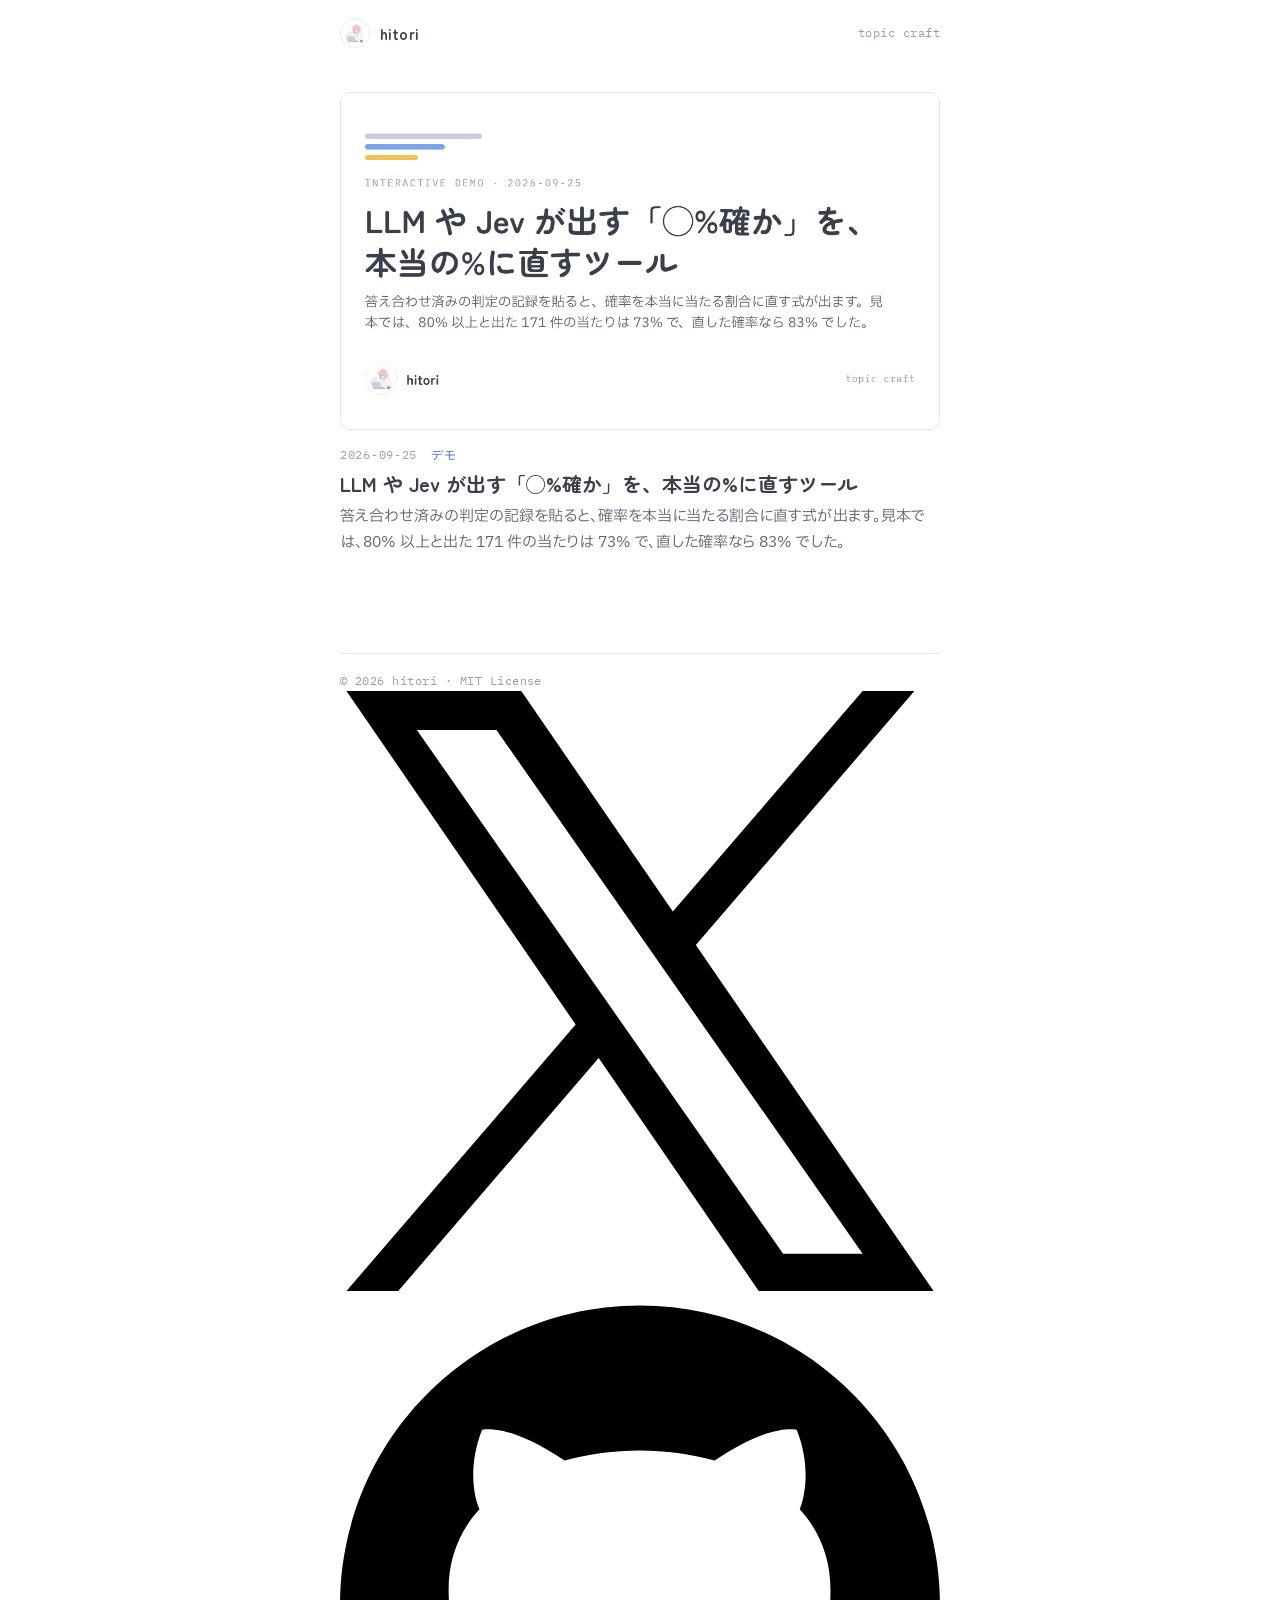
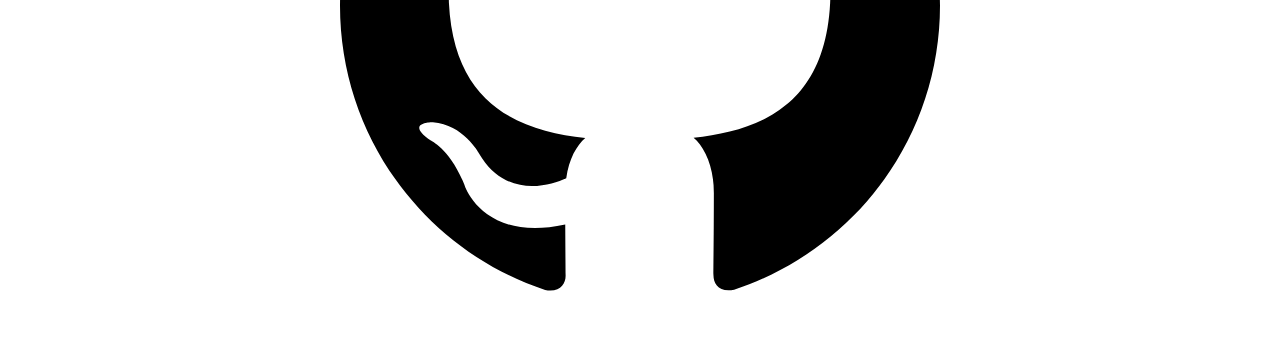
==== commit 49d18fa2: "ワークを追加: LLM や Jev が出す「◯%確か」を、本当の%に直すツール" ====
--- a/index.html
+++ b/index.html
@@ -3,27 +3,29 @@
 <head>
 <meta charset="utf-8">
 <meta name="viewport" content="width=device-width, initial-scale=1, viewport-fit=cover">
-<title>hitoridev studio · topic craft</title>
-<meta name="description" content="hitoridev studio が新しい技術の論文や記事を題材に作った、ブラウザで動くデモと解説。">
-<meta property="og:title" content="hitoridev studio · topic craft">
-<meta property="og:description" content="hitoridev studio が新しい技術の論文や記事を題材に作った、ブラウザで動くデモと解説。">
-<meta property="og:image" content="https://hitoridev-studio.github.io/topic-craft/works/2026-09-18-factorio-rng-predict/card.jpg">
+<title>hitori · topic craft</title>
+<meta name="description" content="hitori が新しい技術の論文や記事を題材に作った、ブラウザで動くデモと解説。">
+<meta property="og:title" content="hitori · topic craft">
+<meta property="og:description" content="hitori が新しい技術の論文や記事を題材に作った、ブラウザで動くデモと解説。">
+<meta property="og:image" content="https://hitoridev-studio.github.io/topic-craft/works/2026-09-25-llm-percent-fixer/card.jpg">
 <meta name="twitter:card" content="summary_large_image">
 <link rel="preconnect" href="https://fonts.googleapis.com">
 <link rel="preconnect" href="https://fonts.gstatic.com" crossorigin>
 <link rel="stylesheet" href="https://fonts.googleapis.com/css2?family=IBM+Plex+Sans+JP:wght@400;500;600&family=IBM+Plex+Sans:wght@400;500;600&family=IBM+Plex+Mono:wght@400;500&family=Zen+Maru+Gothic:wght@500;700&display=swap">
 <link rel="stylesheet" href="assets/site.css">
+<link rel="icon" href="assets/favicon.svg" type="image/svg+xml">
+<link rel="icon" href="assets/favicon-32.png" sizes="32x32" type="image/png">
+<link rel="apple-touch-icon" href="assets/apple-touch-icon.png">
 </head>
 <body>
-<div class="wrap"><header class="top"><a class="brand" href="index.html"><img class="avatar" src="assets/avatar.png" alt="">hitoridev studio</a><span class="tag">topic craft</span></header></div>
+<div class="wrap"><header class="top"><a class="brand" href="index.html"><img class="avatar" src="assets/avatar.png" alt="">hitori</a><span class="tag">topic craft</span></header></div>
 <main class="wrap">
 
 <ul class="list" style="margin-top:44px">
-  <li><a href="works/2026-09-18-factorio-rng-predict/index.html"><img class="thumb" src="works/2026-09-18-factorio-rng-predict/card.jpg" alt=""><div class="d"><span>2026-09-18</span><span class="kind">デモ</span></div><p class="t">Factorio の乱数は、<span style="white-space:nowrap">3回</span>見れば次が全部わかる</p><p class="s">ゲームと同じ taus88 を JavaScript で動かし、出力3つから 88bit の内部状態を GF(2) の連立方程式で復元して先の値を当てる</p></a></li>
-  <li><a href="works/2026-09-18-agora-git-shared-memory/index.html"><img class="thumb" src="works/2026-09-18-agora-git-shared-memory/card.jpg" alt=""><div class="d"><span>2026-09-18</span><span class="kind">記事</span></div><p class="t"><span style="white-space:nowrap">13体</span>の AI が Git の履歴だけを共有し、<span style="white-space:nowrap">12日</span>間研究し続けた</p><p class="s">NVIDIA の Agora は、研究の結果・仮説・検証を Git のコミットとして積む共有メモリ。13体のエージェントが司令塔なしで 1,703 件を投稿し、訓練なしのモデル初期化で GPT-2 との差の 62% を詰め、互いの再現 165 件に失敗はなかった</p></a></li>
+  <li><a href="works/2026-09-25-llm-percent-fixer/index.html"><img class="thumb" src="works/2026-09-25-llm-percent-fixer/card.jpg" alt=""><div class="d"><span>2026-09-25</span><span class="kind">デモ</span></div><p class="t">LLM や Jev が出す<span style="white-space:nowrap">「◯%確か」を</span>、本当の%に直すツール</p><p class="s">答え合わせ済みの判定の記録を貼ると、確率を本当に当たる割合に直す式が出ます。見本では、80% 以上と出た 171 件の当たりは 73% で、直した確率なら 83% でした。</p></a></li>
 </ul>
 
-<p class="foot">© 2026 hitoridev studio · <a href="https://github.com/hitoridev-studio/topic-craft">GitHub</a> · MIT License</p>
+<p class="foot foot-row"><span>© 2026 hitori · MIT License</span><span class="social"><a href="https://x.com/botchi_the_dev" aria-label="X"><svg viewBox="0 0 24 24" aria-hidden="true"><path d="M14.234 10.162 22.977 0h-2.072l-7.591 8.824L7.251 0H.258l9.168 13.343L.258 24H2.33l8.016-9.318L16.749 24h6.993zm-2.837 3.299-.929-1.329L3.076 1.56h3.182l5.965 8.532.929 1.329 7.754 11.09h-3.182z"/></svg></a><a href="https://github.com/hitoridev-studio/topic-craft" aria-label="GitHub"><svg viewBox="0 0 24 24" aria-hidden="true"><path d="M12 .297c-6.63 0-12 5.373-12 12 0 5.303 3.438 9.8 8.205 11.385.6.113.82-.258.82-.577 0-.285-.01-1.04-.015-2.04-3.338.724-4.042-1.61-4.042-1.61C4.422 18.07 3.633 17.7 3.633 17.7c-1.087-.744.084-.729.084-.729 1.205.084 1.838 1.236 1.838 1.236 1.07 1.835 2.809 1.305 3.495.998.108-.776.417-1.305.76-1.605-2.665-.3-5.466-1.332-5.466-5.93 0-1.31.465-2.38 1.235-3.22-.135-.303-.54-1.523.105-3.176 0 0 1.005-.322 3.3 1.23.96-.267 1.98-.399 3-.405 1.02.006 2.04.138 3 .405 2.28-1.552 3.285-1.23 3.285-1.23.645 1.653.24 2.873.12 3.176.765.84 1.23 1.91 1.23 3.22 0 4.61-2.805 5.625-5.475 5.92.42.36.81 1.096.81 2.22 0 1.606-.015 2.896-.015 3.286 0 .315.21.69.825.57C20.565 22.092 24 17.592 24 12.297c0-6.627-5.373-12-12-12"/></svg></a></span></p>
 </main>
 </body>
 </html>
--- a/assets/site.css
+++ b/assets/site.css
@@ -67,3 +67,11 @@
 .post .reply { margin-top: 28px; }
 .post .reply pre { white-space: pre-wrap; font: inherit; font-size: 14.5px; line-height: 1.7; background: var(--wash); border-radius: var(--radius); padding: 12px 14px; margin: 6px 0 10px; color: var(--ink-2); overflow-wrap: anywhere; }
 :focus-visible { outline: 2px solid var(--blue); outline-offset: 2px; }
+
+/* 表（記事が持ちがち）。罫線と等幅の数字。狭い画面の組み替えはページ側で書く */
+.tbl { width: 100%; border-collapse: collapse; font-size: 14px; line-height: 1.6; margin: 12px 0 8px; }
+.tbl th { text-align: left; font-family: var(--mono); font-size: 11px; letter-spacing: .08em; color: var(--ink-3); font-weight: 500; padding: 4px 10px 8px 0; text-transform: uppercase; border-bottom: 1px solid var(--line-2); }
+.tbl td { padding: 6px 10px 6px 0; border-bottom: 1px solid var(--line); vertical-align: top; }
+.tbl .n { font-family: var(--mono); font-variant-numeric: tabular-nums; color: var(--blue-deep); white-space: nowrap; }
+.tbl .t { font-family: var(--mono); font-size: 12.5px; color: var(--ink-3); white-space: nowrap; }
+.cap { font-size: 13px; color: var(--ink-3); line-height: 1.6; margin: 0 0 16px; }
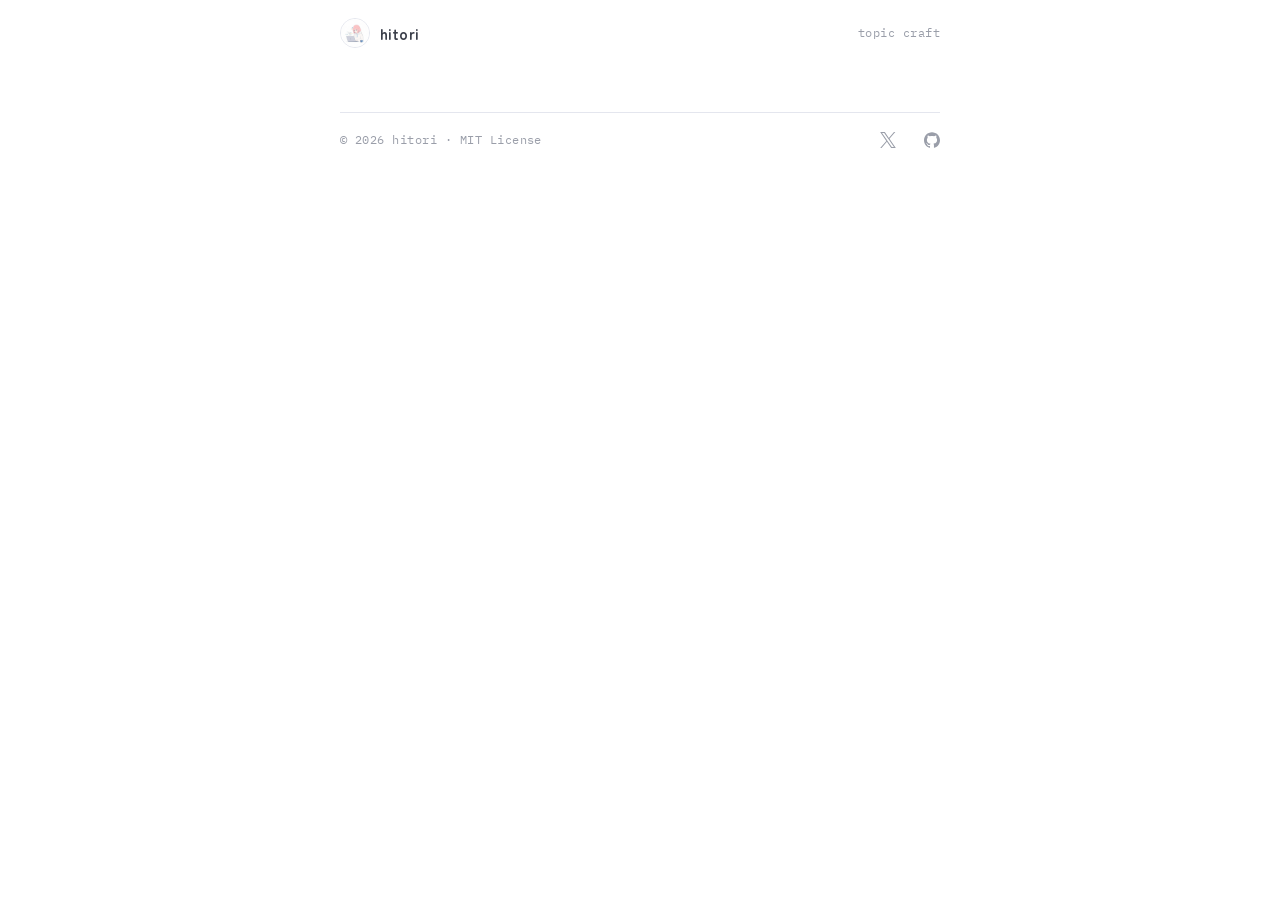
==== commit 1afe0a23: "サイトを作成" ====
--- a/index.html
+++ b/index.html
@@ -7,8 +7,7 @@
 <meta name="description" content="hitori が新しい技術の論文や記事を題材に作った、ブラウザで動くデモと解説。">
 <meta property="og:title" content="hitori · topic craft">
 <meta property="og:description" content="hitori が新しい技術の論文や記事を題材に作った、ブラウザで動くデモと解説。">
-<meta property="og:image" content="https://hitoridev-studio.github.io/topic-craft/works/2026-09-25-llm-percent-fixer/card.jpg">
-<meta name="twitter:card" content="summary_large_image">
+
 <link rel="preconnect" href="https://fonts.googleapis.com">
 <link rel="preconnect" href="https://fonts.gstatic.com" crossorigin>
 <link rel="stylesheet" href="https://fonts.googleapis.com/css2?family=IBM+Plex+Sans+JP:wght@400;500;600&family=IBM+Plex+Sans:wght@400;500;600&family=IBM+Plex+Mono:wght@400;500&family=Zen+Maru+Gothic:wght@500;700&display=swap">
@@ -22,7 +21,7 @@
 <main class="wrap">
 
 <ul class="list" style="margin-top:44px">
-  <li><a href="works/2026-09-25-llm-percent-fixer/index.html"><img class="thumb" src="works/2026-09-25-llm-percent-fixer/card.jpg" alt=""><div class="d"><span>2026-09-25</span><span class="kind">デモ</span></div><p class="t">LLM や Jev が出す<span style="white-space:nowrap">「◯%確か」を</span>、本当の%に直すツール</p><p class="s">答え合わせ済みの判定の記録を貼ると、確率を本当に当たる割合に直す式が出ます。見本では、80% 以上と出た 171 件の当たりは 73% で、直した確率なら 83% でした。</p></a></li>
+
 </ul>
 
 <p class="foot foot-row"><span>© 2026 hitori · MIT License</span><span class="social"><a href="https://x.com/botchi_the_dev" aria-label="X"><svg viewBox="0 0 24 24" aria-hidden="true"><path d="M14.234 10.162 22.977 0h-2.072l-7.591 8.824L7.251 0H.258l9.168 13.343L.258 24H2.33l8.016-9.318L16.749 24h6.993zm-2.837 3.299-.929-1.329L3.076 1.56h3.182l5.965 8.532.929 1.329 7.754 11.09h-3.182z"/></svg></a><a href="https://github.com/hitoridev-studio/topic-craft" aria-label="GitHub"><svg viewBox="0 0 24 24" aria-hidden="true"><path d="M12 .297c-6.63 0-12 5.373-12 12 0 5.303 3.438 9.8 8.205 11.385.6.113.82-.258.82-.577 0-.285-.01-1.04-.015-2.04-3.338.724-4.042-1.61-4.042-1.61C4.422 18.07 3.633 17.7 3.633 17.7c-1.087-.744.084-.729.084-.729 1.205.084 1.838 1.236 1.838 1.236 1.07 1.835 2.809 1.305 3.495.998.108-.776.417-1.305.76-1.605-2.665-.3-5.466-1.332-5.466-5.93 0-1.31.465-2.38 1.235-3.22-.135-.303-.54-1.523.105-3.176 0 0 1.005-.322 3.3 1.23.96-.267 1.98-.399 3-.405 1.02.006 2.04.138 3 .405 2.28-1.552 3.285-1.23 3.285-1.23.645 1.653.24 2.873.12 3.176.765.84 1.23 1.91 1.23 3.22 0 4.61-2.805 5.625-5.475 5.92.42.36.81 1.096.81 2.22 0 1.606-.015 2.896-.015 3.286 0 .315.21.69.825.57C20.565 22.092 24 17.592 24 12.297c0-6.627-5.373-12-12-12"/></svg></a></span></p>
--- a/assets/site.css
+++ b/assets/site.css
@@ -49,23 +49,18 @@
 .meta .kind { color: var(--blue-deep); }
 .foot { margin-top: 64px; padding: 16px 0 40px; border-top: 1px solid var(--line); font-family: var(--mono); font-size: 12px; letter-spacing: .04em; color: var(--ink-3); }
 .foot a { color: inherit; text-decoration-color: var(--line-2); }
+/* 一覧の下端: 左に著作権、右に X と GitHub のアイコン。押せる範囲は 44px 四方にし、アイコンの右端を本文の右端にそろえる */
+.foot-row { display: flex; justify-content: space-between; align-items: center; gap: 12px; }
+.foot .social { display: inline-flex; margin: -12px -14px -12px 0; }
+.foot .social a { display: inline-flex; align-items: center; justify-content: center; width: 44px; height: 44px; color: var(--ink-3); }
+.foot .social a:hover { color: var(--ink); }
+.foot .social svg { width: 16px; height: 16px; fill: currentColor; }
 
-/* 投稿ページ（本人だけが使う） */
-.post { margin-top: 28px; }
-.post .who { font-size: 13px; color: var(--ink-3); margin-bottom: 8px; }
-.post textarea { width: 100%; font: inherit; font-size: 16px; line-height: 1.7; color: var(--ink); background: var(--bg); border: 1px solid var(--line-2); border-radius: var(--radius); padding: 12px 14px; resize: vertical; min-height: 150px; }
-.post textarea:focus { outline: none; border-color: var(--blue); box-shadow: 0 0 0 3px var(--blue-soft); }
-.post .cnt { font-family: var(--mono); font-size: 12px; color: var(--ink-3); text-align: right; font-variant-numeric: tabular-nums; margin: 6px 0 14px; }
-.post .cnt.over { color: var(--pink-deep); }
-.post video { width: 100%; max-height: 62vh; background: var(--wash); border-radius: var(--radius); border: 1px solid var(--line); margin: 0 0 14px; }
 .btns { display: flex; flex-wrap: wrap; gap: 10px; }
 .btns button { flex: 1 1 160px; font: inherit; font-size: 15px; font-weight: 600; min-height: 48px; border-radius: 999px; cursor: pointer; padding: 10px 18px; border: 1px solid var(--line-2); background: var(--bg); color: var(--ink); }
 .btns .go { background: var(--blue); border-color: var(--blue); color: #fff; }
 .btns .go:hover { background: var(--blue-deep); }
 .btns button.done { color: var(--blue-deep); border-color: var(--blue-soft); background: var(--blue-soft); }
-.post .note { font-size: 13px; color: var(--ink-3); line-height: 1.7; margin: 10px 0 0; }
-.post .reply { margin-top: 28px; }
-.post .reply pre { white-space: pre-wrap; font: inherit; font-size: 14.5px; line-height: 1.7; background: var(--wash); border-radius: var(--radius); padding: 12px 14px; margin: 6px 0 10px; color: var(--ink-2); overflow-wrap: anywhere; }
 :focus-visible { outline: 2px solid var(--blue); outline-offset: 2px; }
 
 /* 表（記事が持ちがち）。罫線と等幅の数字。狭い画面の組み替えはページ側で書く */
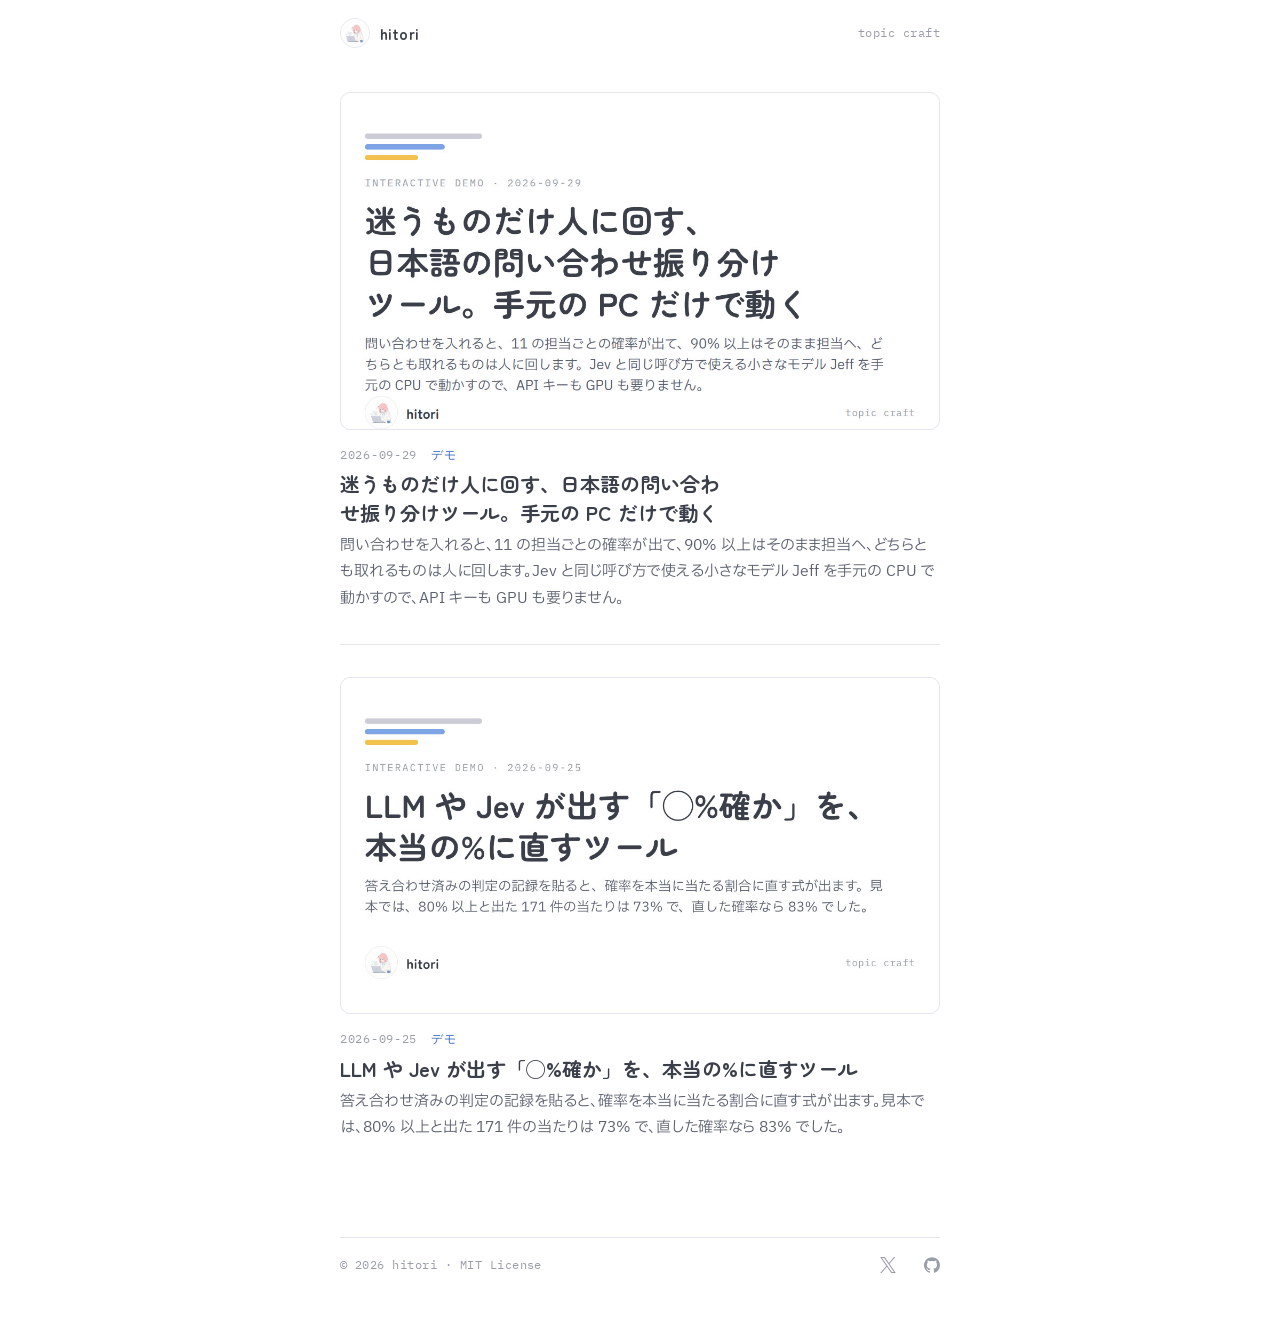
==== commit 1019382f: "ワークを追加: 迷うものだけ人に回す、日本語の問い合わせ振り分けツール。手元の PC だけで動く" ====
--- a/index.html
+++ b/index.html
@@ -7,7 +7,8 @@
 <meta name="description" content="hitori が新しい技術の論文や記事を題材に作った、ブラウザで動くデモと解説。">
 <meta property="og:title" content="hitori · topic craft">
 <meta property="og:description" content="hitori が新しい技術の論文や記事を題材に作った、ブラウザで動くデモと解説。">
-
+<meta property="og:image" content="https://hitoridev-studio.github.io/topic-craft/works/2026-09-29-inquiry-router/card.jpg">
+<meta name="twitter:card" content="summary_large_image">
 <link rel="preconnect" href="https://fonts.googleapis.com">
 <link rel="preconnect" href="https://fonts.gstatic.com" crossorigin>
 <link rel="stylesheet" href="https://fonts.googleapis.com/css2?family=IBM+Plex+Sans+JP:wght@400;500;600&family=IBM+Plex+Sans:wght@400;500;600&family=IBM+Plex+Mono:wght@400;500&family=Zen+Maru+Gothic:wght@500;700&display=swap">
@@ -21,7 +22,8 @@
 <main class="wrap">
 
 <ul class="list" style="margin-top:44px">
-
+  <li><a href="works/2026-09-29-inquiry-router/index.html"><img class="thumb" src="works/2026-09-29-inquiry-router/card.jpg" alt=""><div class="d"><span>2026-09-29</span><span class="kind">デモ</span></div><p class="t">迷うものだけ人に回す、日本語の問い合わせ振り分けツール。手元の PC だけで動く</p><p class="s">問い合わせを入れると、11 の担当ごとの確率が出て、90% 以上はそのまま担当へ、どちらとも取れるものは人に回します。Jev と同じ呼び方で使える小さなモデル Jeff を手元の CPU で動かすので、API キーも GPU も要りません。</p></a></li>
+  <li><a href="works/2026-09-25-llm-percent-fixer/index.html"><img class="thumb" src="works/2026-09-25-llm-percent-fixer/card.jpg" alt=""><div class="d"><span>2026-09-25</span><span class="kind">デモ</span></div><p class="t">LLM や Jev が出す<span style="white-space:nowrap">「◯%確か」を</span>、本当の%に直すツール</p><p class="s">答え合わせ済みの判定の記録を貼ると、確率を本当に当たる割合に直す式が出ます。見本では、80% 以上と出た 171 件の当たりは 73% で、直した確率なら 83% でした。</p></a></li>
 </ul>
 
 <p class="foot foot-row"><span>© 2026 hitori · MIT License</span><span class="social"><a href="https://x.com/botchi_the_dev" aria-label="X"><svg viewBox="0 0 24 24" aria-hidden="true"><path d="M14.234 10.162 22.977 0h-2.072l-7.591 8.824L7.251 0H.258l9.168 13.343L.258 24H2.33l8.016-9.318L16.749 24h6.993zm-2.837 3.299-.929-1.329L3.076 1.56h3.182l5.965 8.532.929 1.329 7.754 11.09h-3.182z"/></svg></a><a href="https://github.com/hitoridev-studio/topic-craft" aria-label="GitHub"><svg viewBox="0 0 24 24" aria-hidden="true"><path d="M12 .297c-6.63 0-12 5.373-12 12 0 5.303 3.438 9.8 8.205 11.385.6.113.82-.258.82-.577 0-.285-.01-1.04-.015-2.04-3.338.724-4.042-1.61-4.042-1.61C4.422 18.07 3.633 17.7 3.633 17.7c-1.087-.744.084-.729.084-.729 1.205.084 1.838 1.236 1.838 1.236 1.07 1.835 2.809 1.305 3.495.998.108-.776.417-1.305.76-1.605-2.665-.3-5.466-1.332-5.466-5.93 0-1.31.465-2.38 1.235-3.22-.135-.303-.54-1.523.105-3.176 0 0 1.005-.322 3.3 1.23.96-.267 1.98-.399 3-.405 1.02.006 2.04.138 3 .405 2.28-1.552 3.285-1.23 3.285-1.23.645 1.653.24 2.873.12 3.176.765.84 1.23 1.91 1.23 3.22 0 4.61-2.805 5.625-5.475 5.92.42.36.81 1.096.81 2.22 0 1.606-.015 2.896-.015 3.286 0 .315.21.69.825.57C20.565 22.092 24 17.592 24 12.297c0-6.627-5.373-12-12-12"/></svg></a></span></p>
--- a/assets/site.css
+++ b/assets/site.css
@@ -70,3 +70,11 @@
 .tbl .n { font-family: var(--mono); font-variant-numeric: tabular-nums; color: var(--blue-deep); white-space: nowrap; }
 .tbl .t { font-family: var(--mono); font-size: 12.5px; color: var(--ink-3); white-space: nowrap; }
 .cap { font-size: 13px; color: var(--ink-3); line-height: 1.6; margin: 0 0 16px; }
+
+/* 作品ページのコードの帯。題と説明文のすぐ下、デモより上に置き、作品フォルダ（GitHub）へ送る */
+.code { border: 1.5px solid var(--blue); background: var(--wash); border-radius: 12px; padding: 12px 14px 14px; margin: 18px 0 8px; }
+.code .l { font-family: var(--mono); font-size: 11.5px; letter-spacing: .08em; color: var(--blue-deep); margin: 0 0 2px; }
+.code p { color: var(--ink-2); font-size: 14.5px; line-height: 1.7; margin: 0 0 10px; }
+.code a.go { display: flex; align-items: center; justify-content: center; gap: 8px; min-height: 48px; border-radius: 999px; background: var(--blue); color: #fff; font-weight: 600; font-size: 15px; text-decoration: none; }
+.code a.go:hover { background: var(--blue-deep); }
+.code a.go svg { width: 16px; height: 16px; fill: currentColor; }
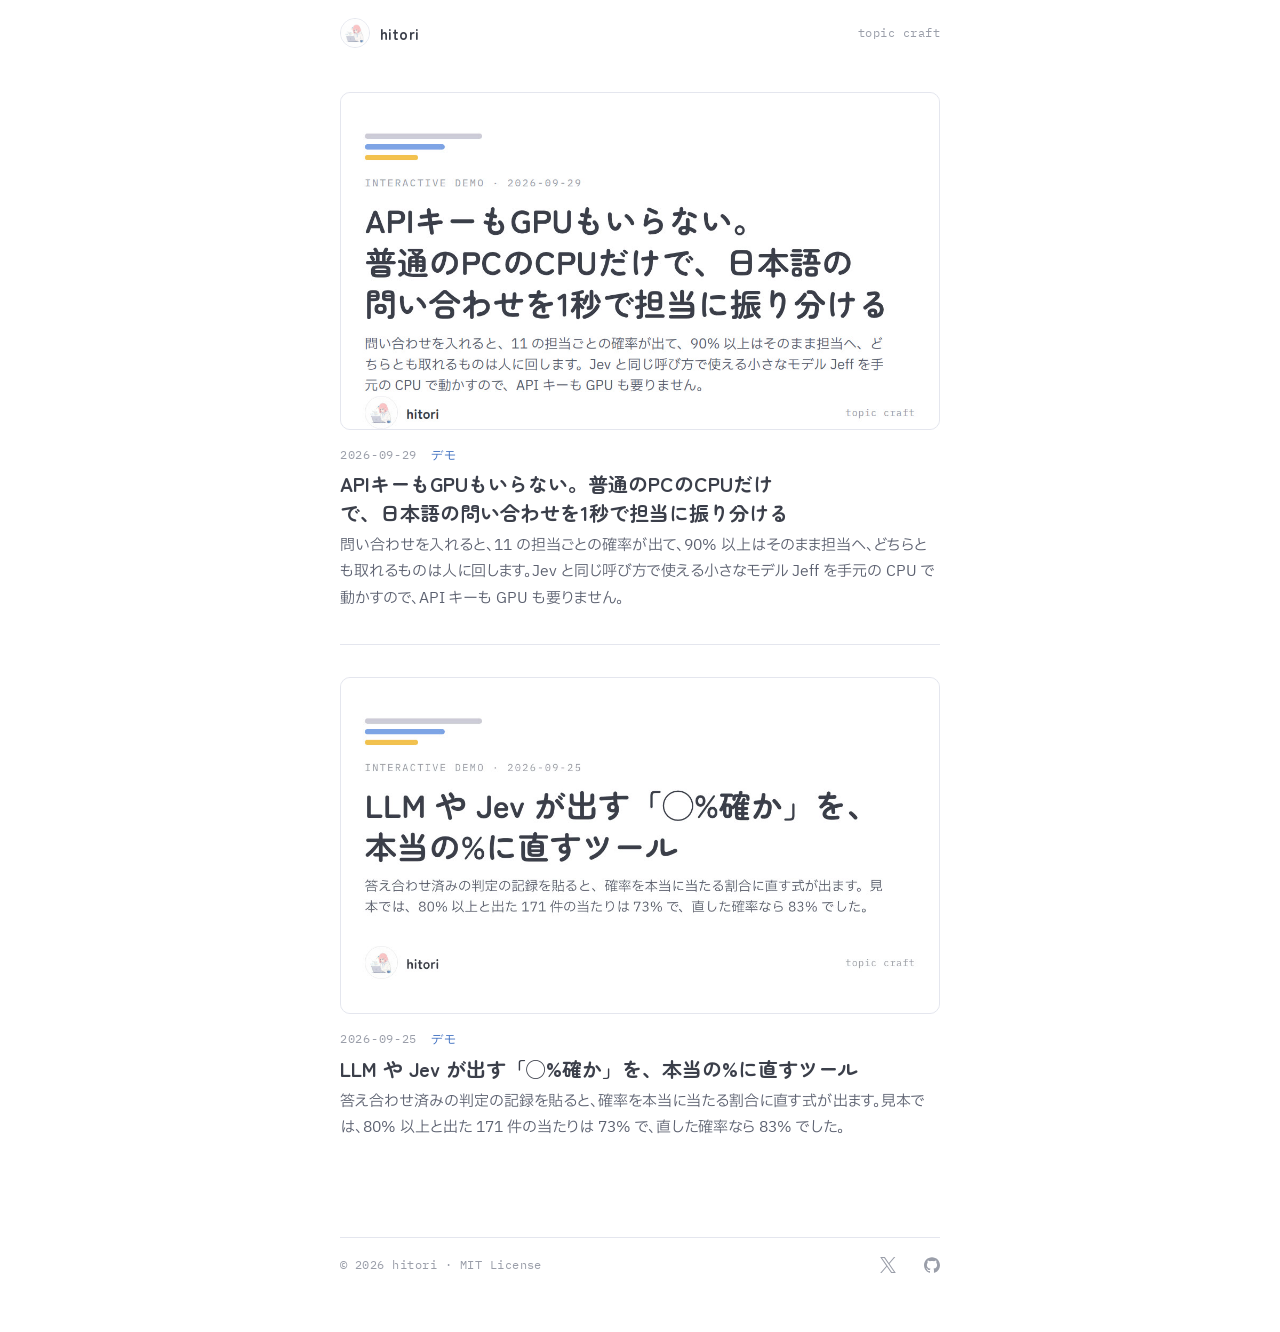
==== commit d05bb192: "ワークを更新: APIキーもGPUもいらない。普通のPCのCPUだけで、日本語の問い合わせを1秒で担当に振り分ける" ====
--- a/index.html
+++ b/index.html
@@ -22,7 +22,7 @@
 <main class="wrap">
 
 <ul class="list" style="margin-top:44px">
-  <li><a href="works/2026-09-29-inquiry-router/index.html"><img class="thumb" src="works/2026-09-29-inquiry-router/card.jpg" alt=""><div class="d"><span>2026-09-29</span><span class="kind">デモ</span></div><p class="t">迷うものだけ人に回す、日本語の問い合わせ振り分けツール。手元の PC だけで動く</p><p class="s">問い合わせを入れると、11 の担当ごとの確率が出て、90% 以上はそのまま担当へ、どちらとも取れるものは人に回します。Jev と同じ呼び方で使える小さなモデル Jeff を手元の CPU で動かすので、API キーも GPU も要りません。</p></a></li>
+  <li><a href="works/2026-09-29-inquiry-router/index.html"><img class="thumb" src="works/2026-09-29-inquiry-router/card.jpg" alt=""><div class="d"><span>2026-09-29</span><span class="kind">デモ</span></div><p class="t">APIキーもGPUもいらない。普通のPCのCPUだけで、日本語の問い合わせを<span style="white-space:nowrap">1秒</span>で担当に振り分ける</p><p class="s">問い合わせを入れると、11 の担当ごとの確率が出て、90% 以上はそのまま担当へ、どちらとも取れるものは人に回します。Jev と同じ呼び方で使える小さなモデル Jeff を手元の CPU で動かすので、API キーも GPU も要りません。</p></a></li>
   <li><a href="works/2026-09-25-llm-percent-fixer/index.html"><img class="thumb" src="works/2026-09-25-llm-percent-fixer/card.jpg" alt=""><div class="d"><span>2026-09-25</span><span class="kind">デモ</span></div><p class="t">LLM や Jev が出す<span style="white-space:nowrap">「◯%確か」を</span>、本当の%に直すツール</p><p class="s">答え合わせ済みの判定の記録を貼ると、確率を本当に当たる割合に直す式が出ます。見本では、80% 以上と出た 171 件の当たりは 73% で、直した確率なら 83% でした。</p></a></li>
 </ul>
 
